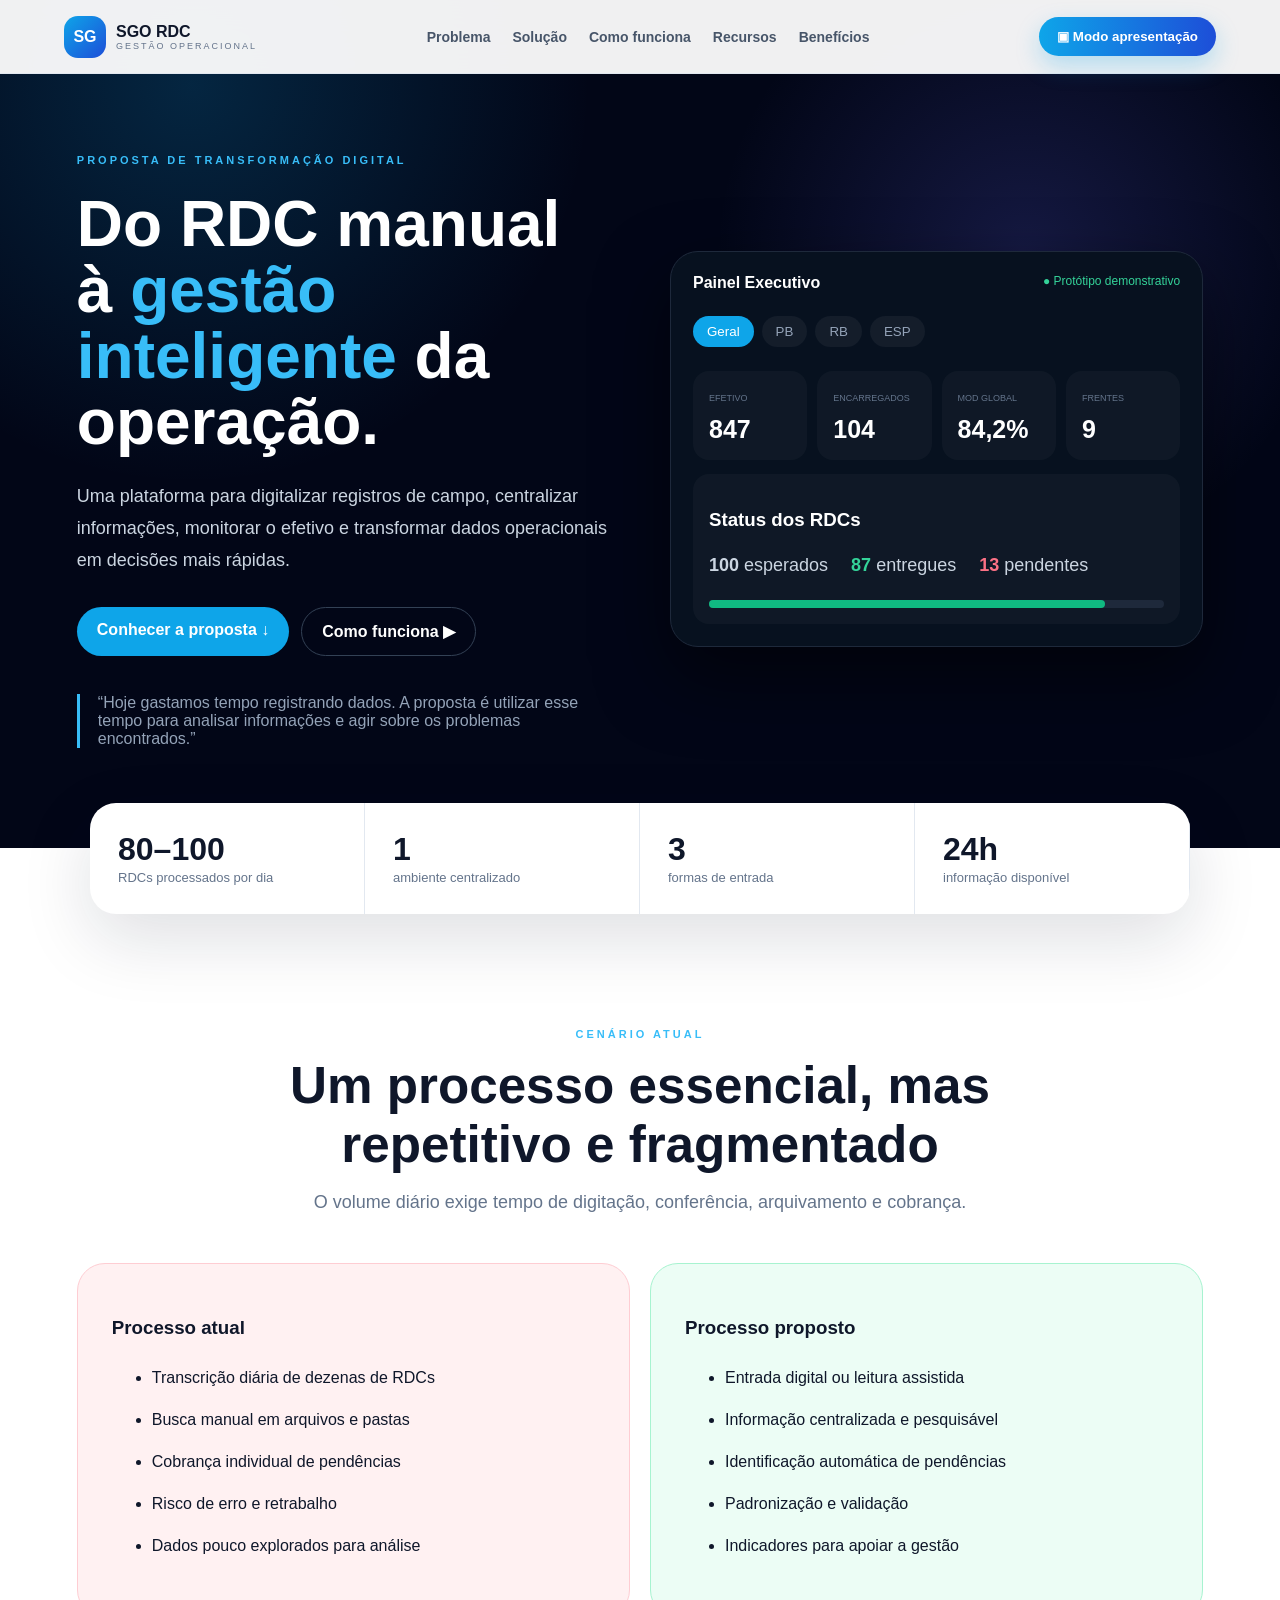
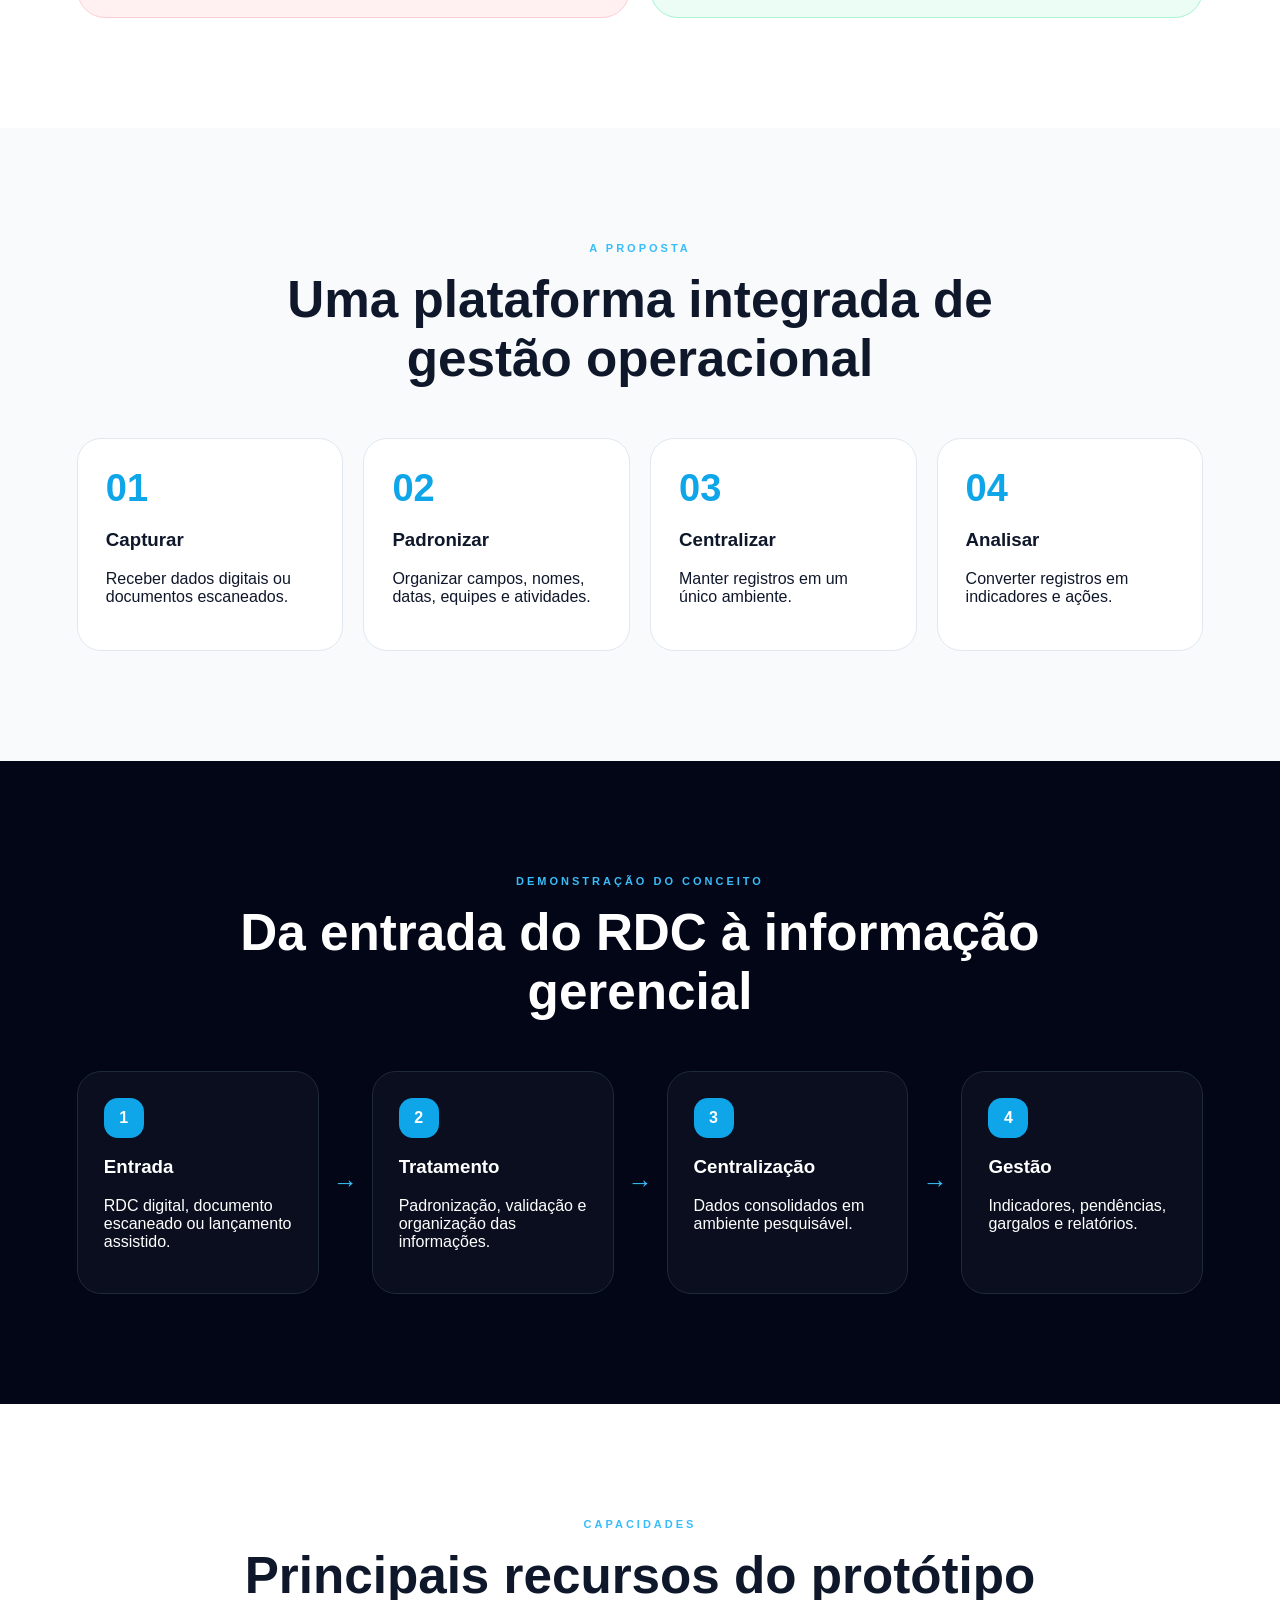
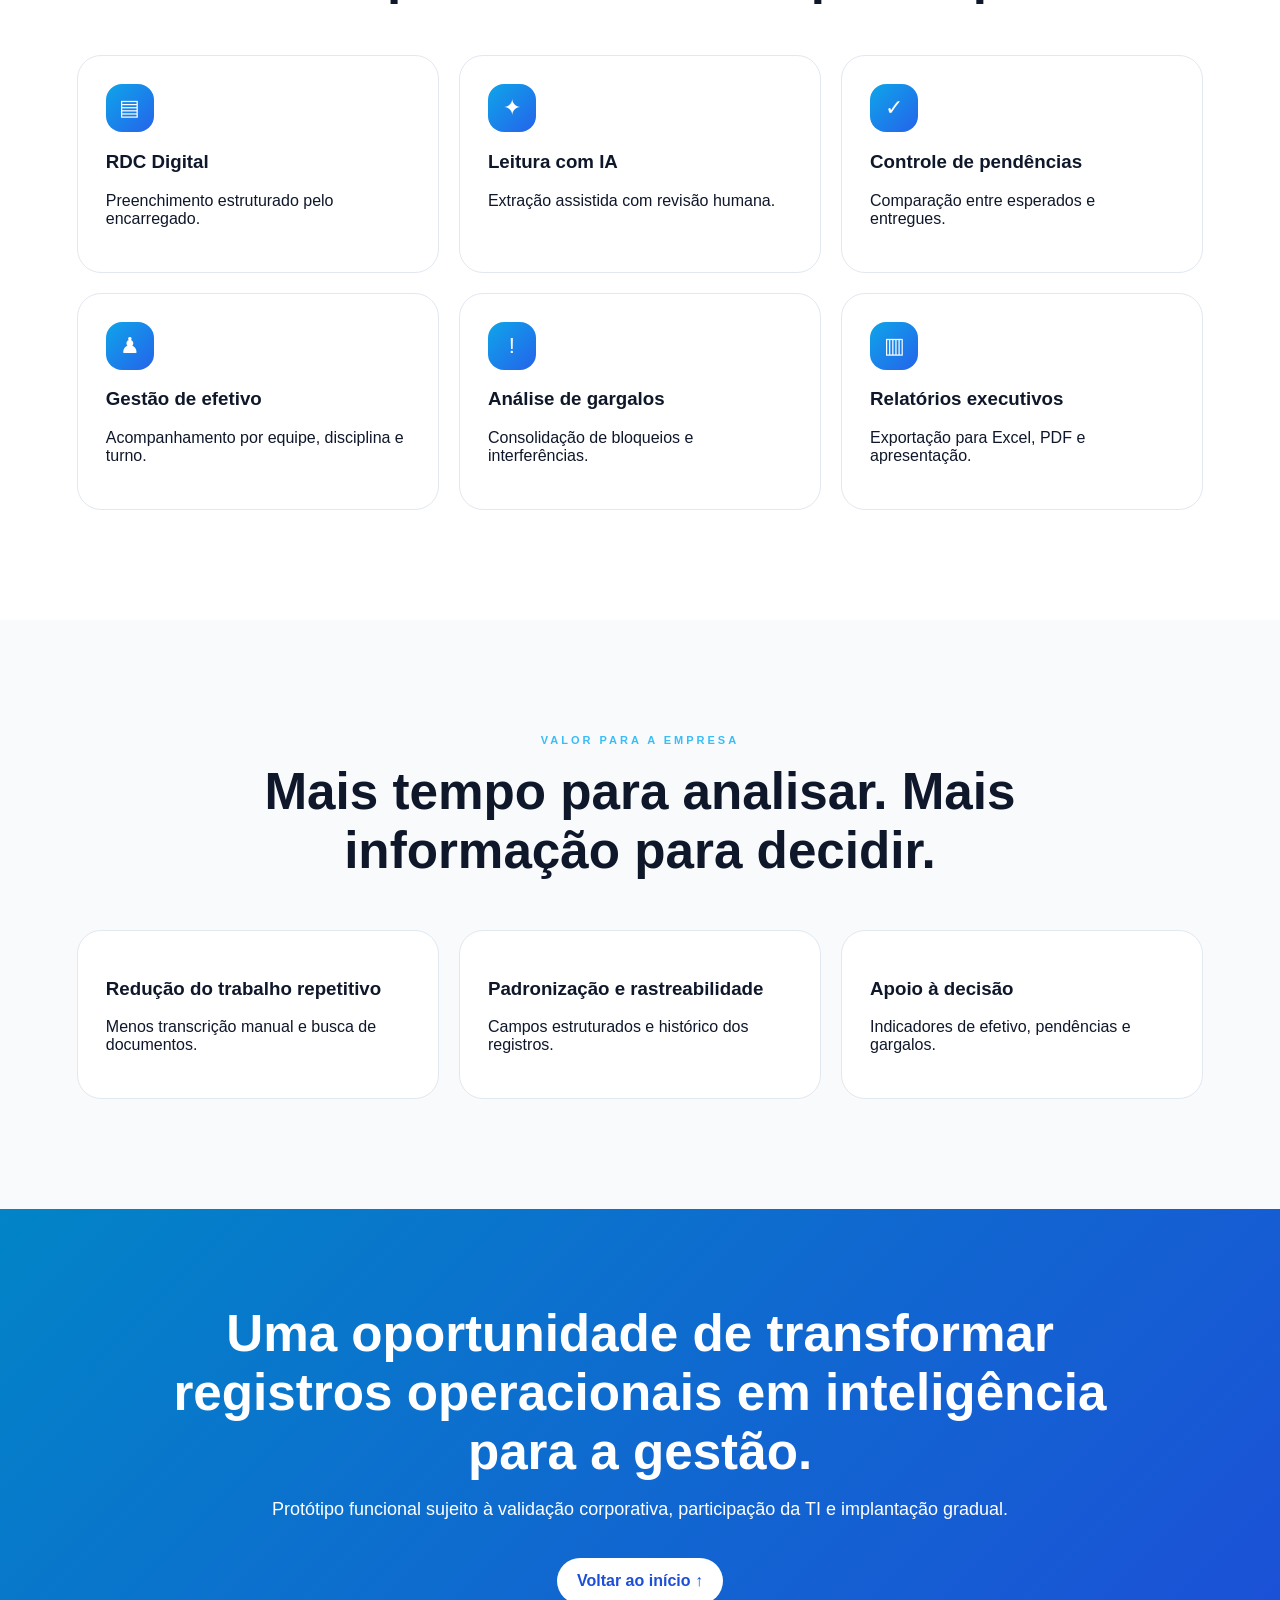
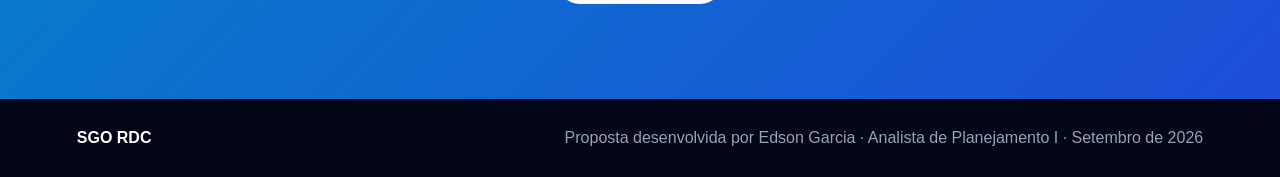
==== index.html @ 11a440df "Add files via upload" ====
<!doctype html><html lang="pt-BR"><head><meta charset="UTF-8"><meta name="viewport" content="width=device-width,initial-scale=1"><meta name="description" content="Apresentação institucional do SGO RDC"><title>SGO RDC | Apresentação</title><link rel="stylesheet" href="styles.css"></head><body>
<header id="header"><a class="brand" href="#inicio"><span class="logo">SG</span><span><b>SGO RDC</b><small>Gestão operacional</small></span></a><nav><a href="#problema">Problema</a><a href="#solucao">Solução</a><a href="#fluxo">Como funciona</a><a href="#recursos">Recursos</a><a href="#beneficios">Benefícios</a></nav><button id="present">▣ Modo apresentação</button></header>
<main>
<section id="inicio" class="hero"><div><span class="tag">PROPOSTA DE TRANSFORMAÇÃO DIGITAL</span><h1>Do RDC manual à <em>gestão inteligente</em> da operação.</h1><p>Uma plataforma para digitalizar registros de campo, centralizar informações, monitorar o efetivo e transformar dados operacionais em decisões mais rápidas.</p><div class="actions"><a class="primary" href="#problema">Conhecer a proposta ↓</a><a class="secondary" href="#fluxo">Como funciona ▶</a></div><blockquote>“Hoje gastamos tempo registrando dados. A proposta é utilizar esse tempo para analisar informações e agir sobre os problemas encontrados.”</blockquote></div><div class="dashboard"><div class="dash-head"><b>Painel Executivo</b><span>● Protótipo demonstrativo</span></div><div class="filters"><button class="active">Geral</button><button>PB</button><button>RB</button><button>ESP</button></div><div class="kpis"><article><small>EFETIVO</small><strong>847</strong></article><article><small>ENCARREGADOS</small><strong>104</strong></article><article><small>MOD GLOBAL</small><strong>84,2%</strong></article><article><small>FRENTES</small><strong>9</strong></article></div><div class="status"><h3>Status dos RDCs</h3><p><b>100</b> esperados　 <b class="green">87</b> entregues　 <b class="red">13</b> pendentes</p><div class="bar"><i></i></div></div></div></section>
<section class="stats"><article><b>80–100</b><span>RDCs processados por dia</span></article><article><b>1</b><span>ambiente centralizado</span></article><article><b>3</b><span>formas de entrada</span></article><article><b>24h</b><span>informação disponível</span></article></section>
<section id="problema" class="section"><div class="title"><small>CENÁRIO ATUAL</small><h2>Um processo essencial, mas repetitivo e fragmentado</h2><p>O volume diário exige tempo de digitação, conferência, arquivamento e cobrança.</p></div><div class="compare"><article class="before"><h3>Processo atual</h3><ul><li>Transcrição diária de dezenas de RDCs</li><li>Busca manual em arquivos e pastas</li><li>Cobrança individual de pendências</li><li>Risco de erro e retrabalho</li><li>Dados pouco explorados para análise</li></ul></article><article class="after"><h3>Processo proposto</h3><ul><li>Entrada digital ou leitura assistida</li><li>Informação centralizada e pesquisável</li><li>Identificação automática de pendências</li><li>Padronização e validação</li><li>Indicadores para apoiar a gestão</li></ul></article></div></section>
<section id="solucao" class="section alt"><div class="title"><small>A PROPOSTA</small><h2>Uma plataforma integrada de gestão operacional</h2></div><div class="four"><article><b>01</b><h3>Capturar</h3><p>Receber dados digitais ou documentos escaneados.</p></article><article><b>02</b><h3>Padronizar</h3><p>Organizar campos, nomes, datas, equipes e atividades.</p></article><article><b>03</b><h3>Centralizar</h3><p>Manter registros em um único ambiente.</p></article><article><b>04</b><h3>Analisar</h3><p>Converter registros em indicadores e ações.</p></article></div></section>
<section id="fluxo" class="section dark"><div class="title"><small>DEMONSTRAÇÃO DO CONCEITO</small><h2>Da entrada do RDC à informação gerencial</h2></div><div class="flow"><article><b>1</b><h3>Entrada</h3><p>RDC digital, documento escaneado ou lançamento assistido.</p></article><span>→</span><article><b>2</b><h3>Tratamento</h3><p>Padronização, validação e organização das informações.</p></article><span>→</span><article><b>3</b><h3>Centralização</h3><p>Dados consolidados em ambiente pesquisável.</p></article><span>→</span><article><b>4</b><h3>Gestão</h3><p>Indicadores, pendências, gargalos e relatórios.</p></article></div></section>
<section id="recursos" class="section"><div class="title"><small>CAPACIDADES</small><h2>Principais recursos do protótipo</h2></div><div class="cards"><article><i>▤</i><h3>RDC Digital</h3><p>Preenchimento estruturado pelo encarregado.</p></article><article><i>✦</i><h3>Leitura com IA</h3><p>Extração assistida com revisão humana.</p></article><article><i>✓</i><h3>Controle de pendências</h3><p>Comparação entre esperados e entregues.</p></article><article><i>♟</i><h3>Gestão de efetivo</h3><p>Acompanhamento por equipe, disciplina e turno.</p></article><article><i>!</i><h3>Análise de gargalos</h3><p>Consolidação de bloqueios e interferências.</p></article><article><i>▥</i><h3>Relatórios executivos</h3><p>Exportação para Excel, PDF e apresentação.</p></article></div></section>
<section id="beneficios" class="section alt"><div class="title"><small>VALOR PARA A EMPRESA</small><h2>Mais tempo para analisar. Mais informação para decidir.</h2></div><div class="benefits"><article><h3>Redução do trabalho repetitivo</h3><p>Menos transcrição manual e busca de documentos.</p></article><article><h3>Padronização e rastreabilidade</h3><p>Campos estruturados e histórico dos registros.</p></article><article><h3>Apoio à decisão</h3><p>Indicadores de efetivo, pendências e gargalos.</p></article></div></section>
<section class="cta"><h2>Uma oportunidade de transformar registros operacionais em inteligência para a gestão.</h2><p>Protótipo funcional sujeito à validação corporativa, participação da TI e implantação gradual.</p><a href="#inicio">Voltar ao início ↑</a></section>
</main><footer><b>SGO RDC</b><span>Proposta desenvolvida por Edson Garcia · Analista de Planejamento I · Setembro de 2026</span></footer><script src="script.js"></script></body></html>
---- styles.css ----
*{box-sizing:border-box}html{scroll-behavior:smooth}body{margin:0;font-family:Inter,Segoe UI,Arial,sans-serif;color:#0f172a;background:#fff}header{position:fixed;z-index:20;top:0;width:100%;height:74px;display:flex;align-items:center;justify-content:space-between;padding:0 5%;background:rgba(255,255,255,.94);backdrop-filter:blur(16px);border-bottom:1px solid #e2e8f0}.brand{display:flex;gap:10px;align-items:center;text-decoration:none;color:#0f172a}.brand span:last-child{display:grid}.brand small{font-size:9px;letter-spacing:2px;text-transform:uppercase;color:#64748b}.logo{display:grid;place-items:center;width:42px;height:42px;border-radius:14px;background:linear-gradient(135deg,#0ea5e9,#1d4ed8);color:#fff;font-weight:900}nav{display:flex;gap:22px}nav a{text-decoration:none;color:#475569;font-size:14px;font-weight:650}#present{border:0;border-radius:999px;padding:12px 18px;color:#fff;font-weight:800;cursor:pointer;background:linear-gradient(90deg,#0ea5e9,#1d4ed8);box-shadow:0 10px 25px #0ea5e944}.hero{min-height:760px;padding:150px 6% 100px;display:grid;grid-template-columns:1fr 1fr;gap:60px;align-items:center;background:radial-gradient(circle at 15% 10%,#0ea5e933,transparent 30%),radial-gradient(circle at 80% 30%,#6366f133,transparent 26%),#020617;color:#fff}.tag,.title small{color:#38bdf8;font-weight:800;letter-spacing:3px;font-size:11px}.hero h1{font-size:clamp(46px,5vw,74px);line-height:1.03;margin:24px 0}.hero h1 em{font-style:normal;color:#38bdf8}.hero p{font-size:18px;line-height:1.8;color:#cbd5e1}.actions{display:flex;gap:12px;margin:30px 0}.actions a,.cta a{text-decoration:none;border-radius:999px;padding:14px 20px;font-weight:800}.primary{background:#0ea5e9;color:#fff}.secondary{border:1px solid #334155;color:#fff}.hero blockquote{border-left:3px solid #38bdf8;padding-left:18px;color:#94a3b8;margin:38px 0 0}.dashboard{border:1px solid #1e293b;border-radius:28px;background:#07111f;padding:22px;box-shadow:0 30px 70px #0008}.dash-head{display:flex;justify-content:space-between}.dash-head span{color:#34d399;font-size:12px}.filters{display:flex;gap:8px;margin:24px 0}.filters button{border:0;padding:8px 14px;border-radius:999px;background:#ffffff0d;color:#94a3b8}.filters .active{background:#0ea5e9;color:#fff}.kpis{display:grid;grid-template-columns:repeat(4,1fr);gap:10px}.kpis article,.status{padding:16px;background:#ffffff08;border-radius:16px}.kpis small{color:#64748b;font-size:9px}.kpis strong{display:block;font-size:25px;margin-top:10px}.status{margin-top:14px}.green{color:#34d399}.red{color:#fb7185}.bar{height:8px;background:#1e293b;border-radius:8px}.bar i{display:block;width:87%;height:100%;background:#10b981;border-radius:8px}.stats{z-index:2;position:relative;margin:-45px auto 0;max-width:1100px;display:grid;grid-template-columns:repeat(4,1fr);background:#fff;border-radius:26px;box-shadow:0 25px 70px #0f172a22;overflow:hidden}.stats article{padding:28px;border-right:1px solid #e2e8f0}.stats b{font-size:32px;display:block}.stats span{color:#64748b;font-size:13px}.section{padding:110px 6%}.alt{background:#f8fafc}.dark{background:#020617;color:#fff}.title{text-align:center;max-width:820px;margin:0 auto 50px}.title h2{font-size:clamp(34px,4vw,52px);margin:14px 0}.title p{color:#64748b;font-size:18px}.compare,.four,.cards,.benefits{display:grid;gap:20px;max-width:1180px;margin:auto}.compare{grid-template-columns:1fr 1fr}.compare article{border-radius:28px;padding:34px}.before{background:#fff1f2;border:1px solid #fecdd3}.after{background:#ecfdf5;border:1px solid #a7f3d0}.compare li{padding:12px 0}.four{grid-template-columns:repeat(4,1fr)}.four article,.cards article,.benefits article{background:#fff;border:1px solid #e2e8f0;border-radius:24px;padding:28px}.four b{font-size:38px;color:#0ea5e9}.flow{max-width:1180px;margin:auto;display:flex;align-items:stretch;gap:14px}.flow article{flex:1;padding:26px;border:1px solid #1e293b;border-radius:24px;background:#ffffff08}.flow article b{display:grid;place-items:center;width:40px;height:40px;border-radius:14px;background:#0ea5e9}.flow span{align-self:center;color:#38bdf8;font-size:25px}.cards{grid-template-columns:repeat(3,1fr)}.cards article{transition:.25s}.cards article:hover{transform:translateY(-6px);box-shadow:0 20px 45px #0f172a18}.cards i{display:grid;place-items:center;width:48px;height:48px;border-radius:16px;background:linear-gradient(135deg,#0ea5e9,#2563eb);color:#fff;font-style:normal;font-size:22px}.benefits{grid-template-columns:repeat(3,1fr)}.cta{text-align:center;padding:95px 10%;color:#fff;background:linear-gradient(135deg,#0284c7,#1d4ed8)}.cta h2{font-size:clamp(34px,4vw,54px);max-width:1000px;margin:auto}.cta p{font-size:18px}.cta a{display:inline-block;margin-top:20px;background:#fff;color:#1d4ed8}footer{padding:30px 6%;background:#020617;color:#94a3b8;display:flex;justify-content:space-between}footer b{color:#fff}@media(max-width:950px){nav{display:none}.hero{grid-template-columns:1fr;padding-top:120px}.stats{grid-template-columns:1fr 1fr;margin:-25px 20px 0}.four,.cards{grid-template-columns:1fr 1fr}.flow{display:grid}.flow span{display:none}}@media(max-width:600px){header{padding:0 16px}#present{font-size:0;padding:12px}#present:first-letter{font-size:16px}.hero{padding:110px 20px 70px}.hero h1{font-size:42px}.kpis{grid-template-columns:1fr 1fr}.stats,.compare,.four,.cards,.benefits{grid-template-columns:1fr}.section{padding:80px 20px}footer{gap:15px;flex-direction:column}}
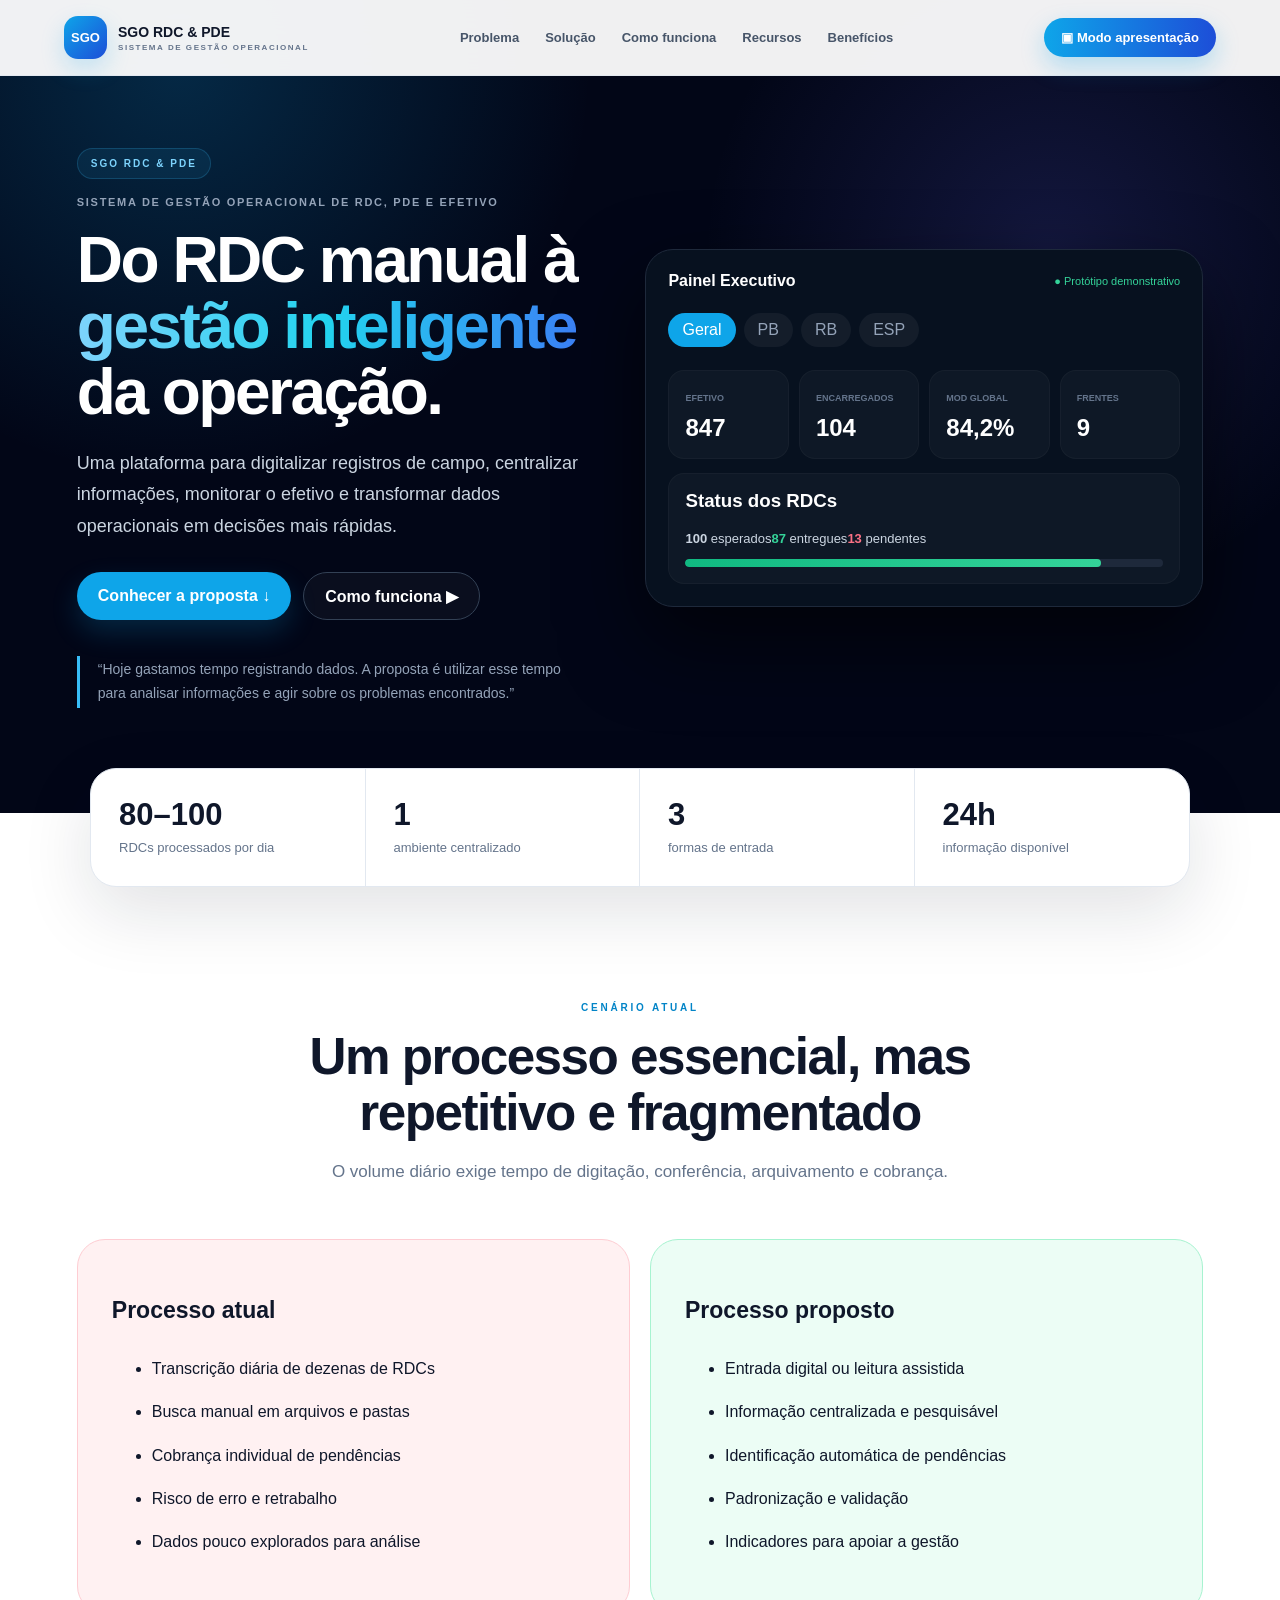
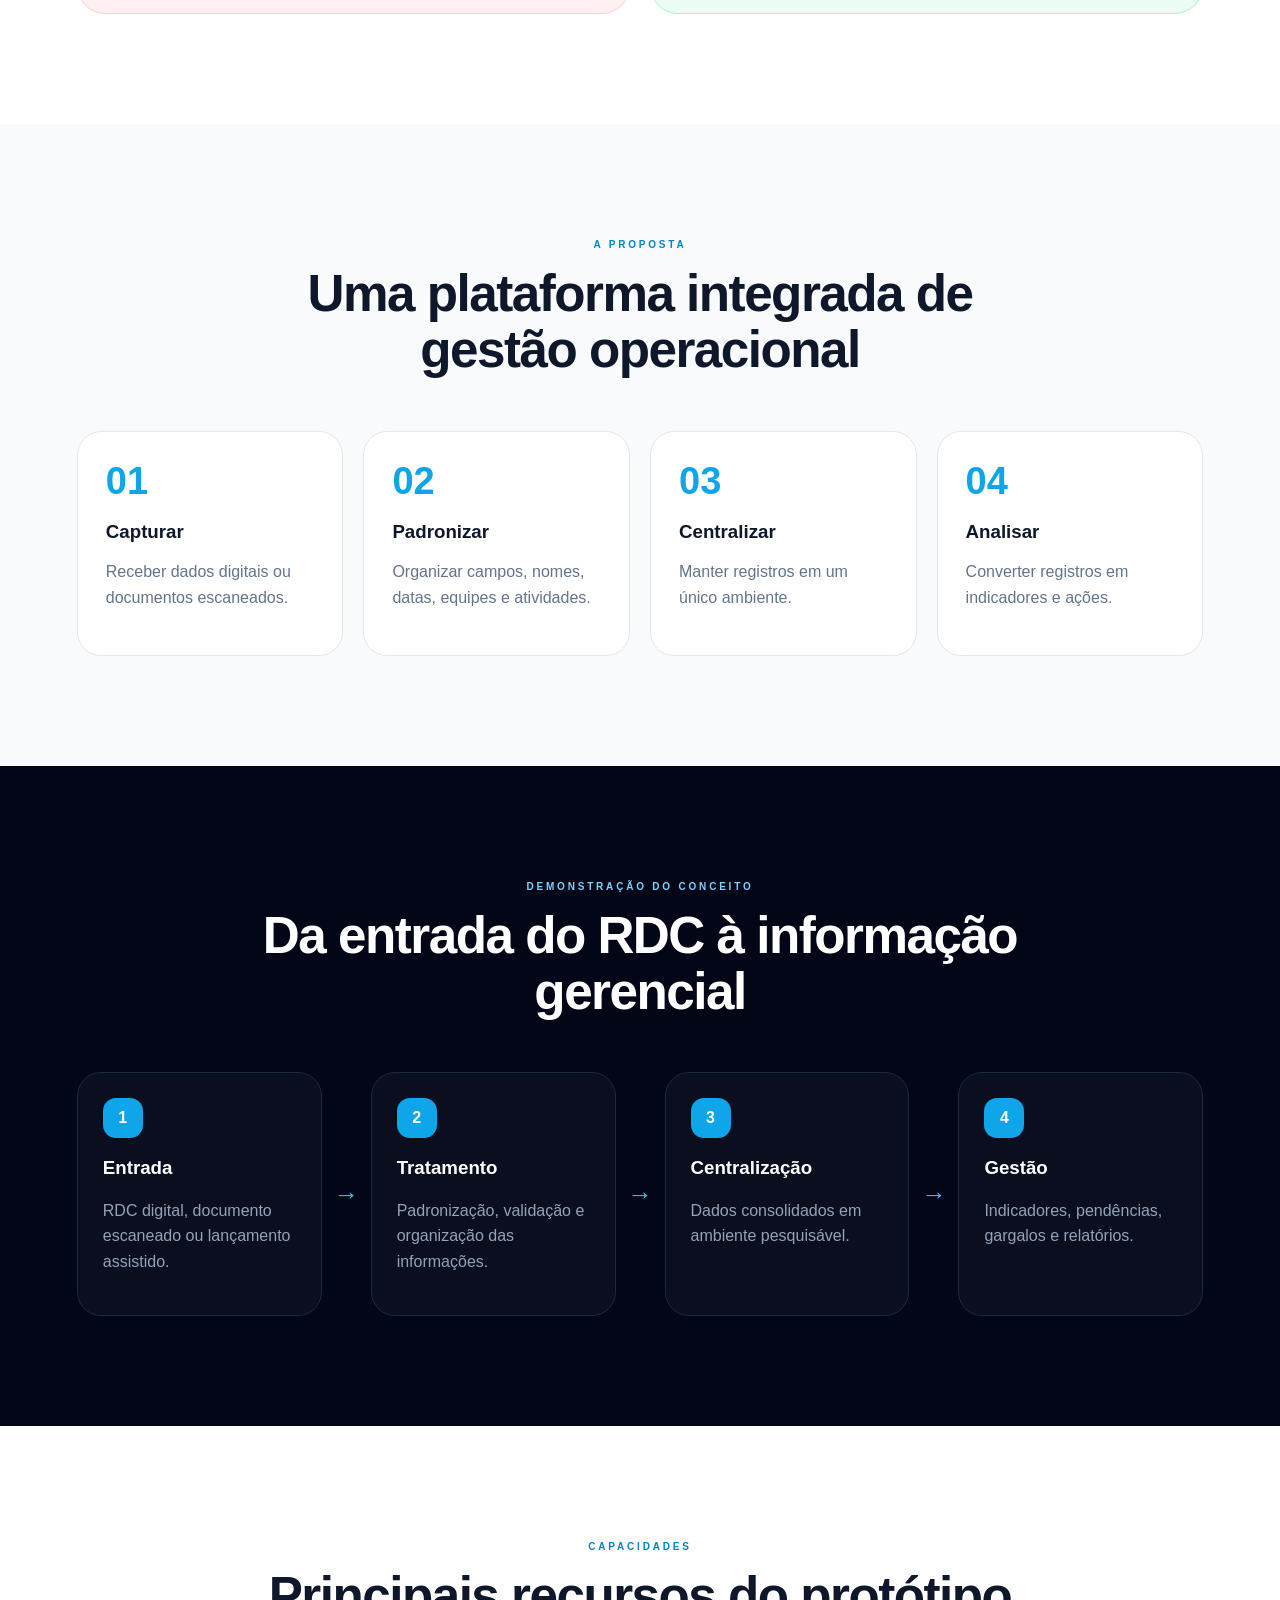
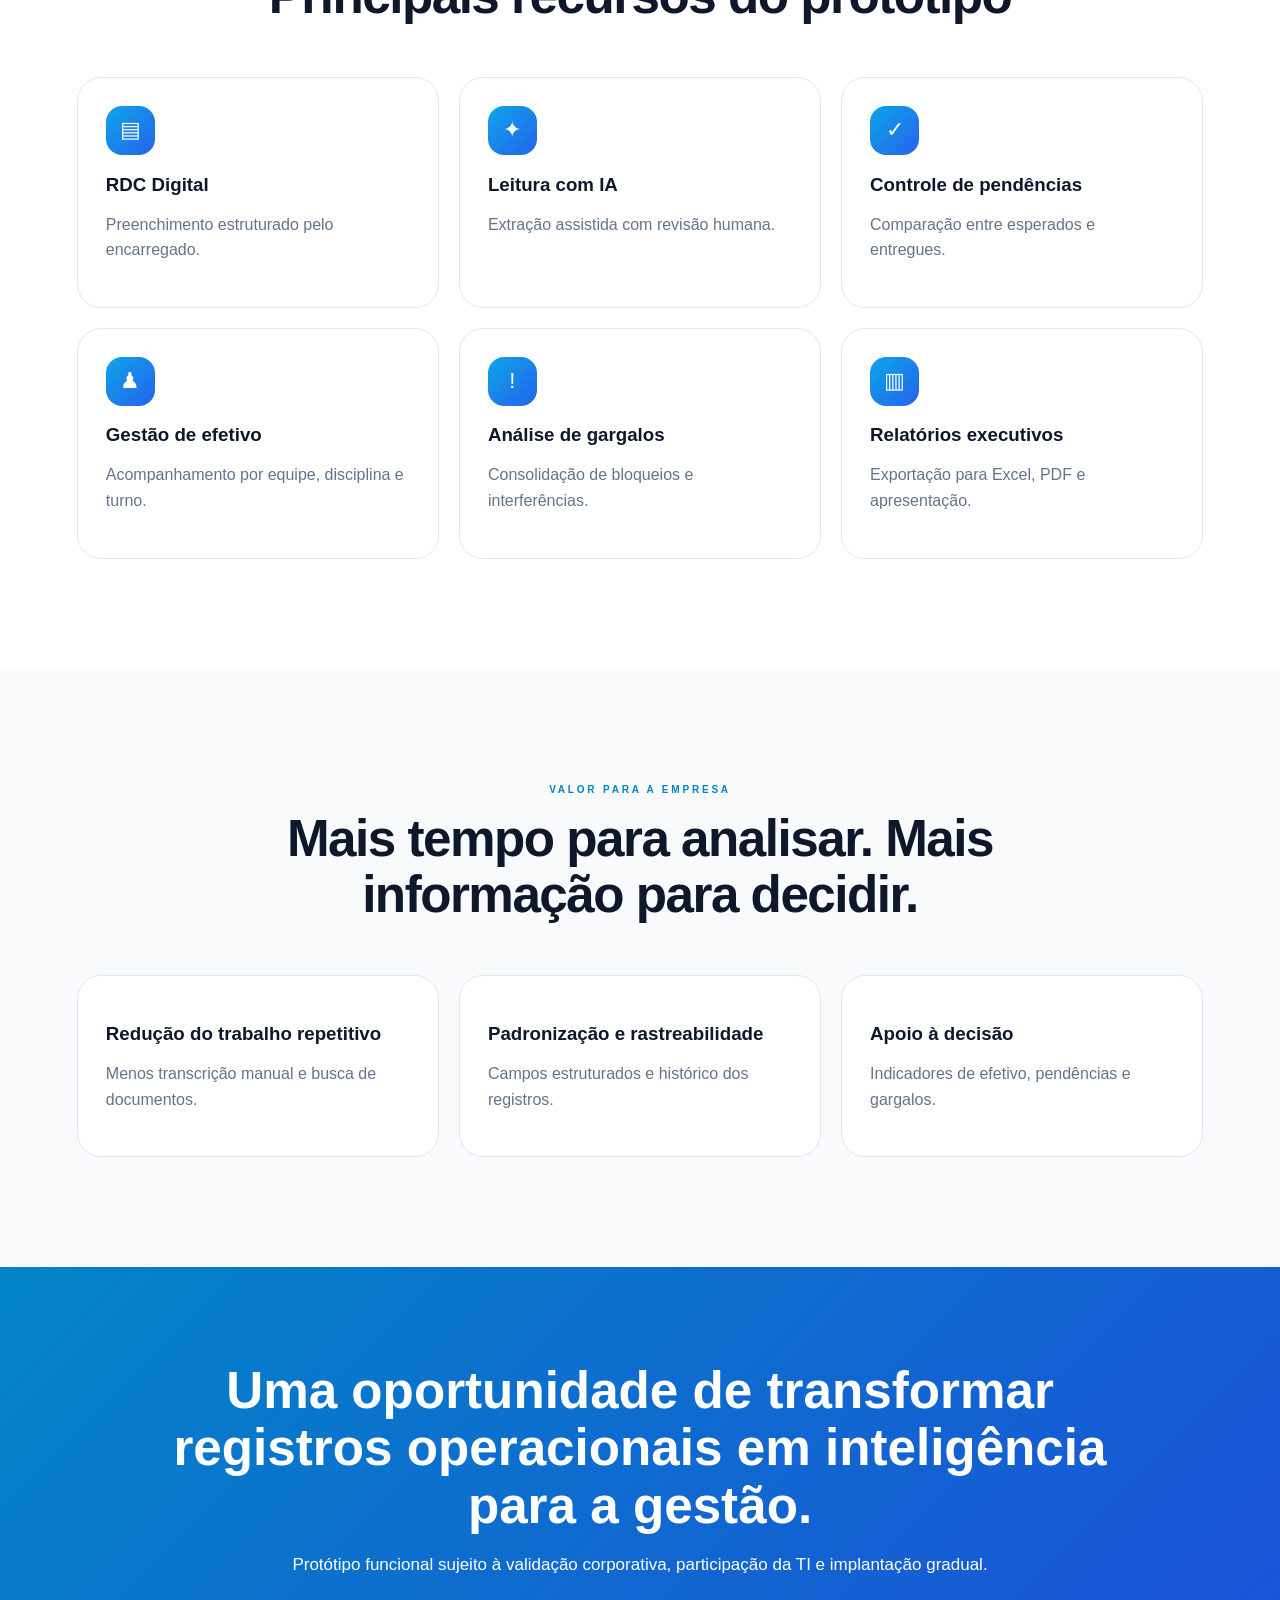
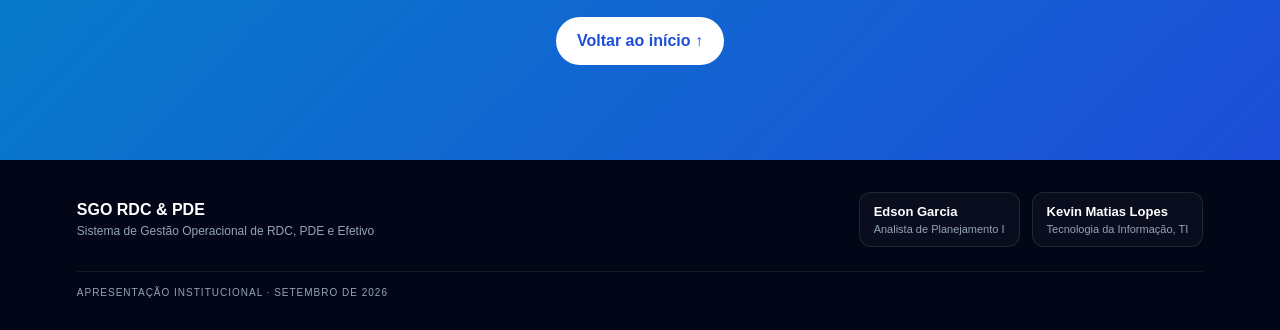
==== commit 40141db6: "Add files via upload" ====
--- a/index.html
+++ b/index.html
@@ -1,12 +1,39 @@
-<!doctype html><html lang="pt-BR"><head><meta charset="UTF-8"><meta name="viewport" content="width=device-width,initial-scale=1"><meta name="description" content="Apresentação institucional do SGO RDC"><title>SGO RDC | Apresentação</title><link rel="stylesheet" href="styles.css"></head><body>
-<header id="header"><a class="brand" href="#inicio"><span class="logo">SG</span><span><b>SGO RDC</b><small>Gestão operacional</small></span></a><nav><a href="#problema">Problema</a><a href="#solucao">Solução</a><a href="#fluxo">Como funciona</a><a href="#recursos">Recursos</a><a href="#beneficios">Benefícios</a></nav><button id="present">▣ Modo apresentação</button></header>
+<!doctype html>
+<html lang="pt-BR">
+<head>
+<meta charset="UTF-8">
+<meta name="viewport" content="width=device-width, initial-scale=1, viewport-fit=cover">
+<meta name="theme-color" content="#020617">
+<meta name="description" content="Apresentação institucional do SGO RDC & PDE">
+<title>SGO RDC & PDE | Apresentação</title>
+<style>
+:root{--navy:#020617;--slate:#0f172a;--muted:#64748b;--line:#e2e8f0;--blue:#0ea5e9;--blue2:#1d4ed8;--green:#10b981;--red:#f43f5e;--white:#fff}
+*{box-sizing:border-box}html{scroll-behavior:smooth;scroll-padding-top:84px}body{margin:0;font-family:Inter,Segoe UI,Arial,sans-serif;color:var(--slate);background:#fff;overflow-x:hidden}button,a{font:inherit}a{-webkit-tap-highlight-color:transparent}
+.header{position:fixed;z-index:50;top:0;left:0;width:100%;height:76px;padding:0 max(5%,20px);display:flex;align-items:center;justify-content:space-between;gap:20px;background:rgba(255,255,255,.94);backdrop-filter:blur(18px);border-bottom:1px solid rgba(226,232,240,.8);transition:.25s}.brand{display:flex;align-items:center;gap:11px;color:var(--slate);text-decoration:none;min-width:max-content}.logo{display:grid;place-items:center;width:43px;height:43px;border-radius:14px;background:linear-gradient(135deg,var(--blue),var(--blue2));color:#fff;font-size:13px;font-weight:900;box-shadow:0 10px 25px #0ea5e933}.brand-copy{display:grid;gap:3px}.brand-copy b{font-size:14px}.brand-copy small{font-size:8px;letter-spacing:1.55px;text-transform:uppercase;color:var(--muted);font-weight:800}.nav{display:flex;align-items:center;gap:4px}.nav a{padding:10px 11px;border-radius:999px;color:#475569;text-decoration:none;font-size:13px;font-weight:700;transition:.2s}.nav a:hover{background:#f1f5f9;color:#0369a1}.present{border:0;border-radius:999px;padding:12px 17px;color:#fff;font-size:13px;font-weight:900;cursor:pointer;background:linear-gradient(90deg,var(--blue),var(--blue2));box-shadow:0 10px 25px #0ea5e944;white-space:nowrap}.menu-btn{display:none;border:0;background:#f1f5f9;border-radius:12px;width:42px;height:42px;font-size:22px;color:var(--slate)}
+.hero{min-height:760px;padding:148px 6% 105px;display:grid;grid-template-columns:minmax(0,.95fr) minmax(460px,1.05fr);gap:64px;align-items:center;background:radial-gradient(circle at 14% 8%,#0ea5e938,transparent 31%),radial-gradient(circle at 82% 31%,#6366f12e,transparent 29%),var(--navy);color:#fff}.tag{display:inline-flex;padding:9px 13px;border:1px solid #38bdf833;border-radius:999px;background:#38bdf814;color:#7dd3fc;font-size:10px;font-weight:900;letter-spacing:2px}.system-name{margin:17px 0 0;color:#94a3b8;font-size:11px;font-weight:800;letter-spacing:1.7px;text-transform:uppercase}.hero h1{margin:20px 0 22px;font-size:clamp(46px,5vw,72px);line-height:1.03;letter-spacing:-2.5px}.hero h1 em{font-style:normal;background:linear-gradient(90deg,#7dd3fc,#22d3ee,#3b82f6);background-clip:text;color:transparent}.lead{max-width:680px;color:#cbd5e1;font-size:18px;line-height:1.75}.actions{display:flex;gap:12px;margin:30px 0}.actions a,.cta a{display:inline-flex;align-items:center;justify-content:center;min-height:48px;padding:13px 21px;border-radius:999px;text-decoration:none;font-weight:850}.primary{background:var(--blue);color:#fff;box-shadow:0 12px 28px #0ea5e933}.secondary{border:1px solid #334155;background:#ffffff08;color:#fff}.quote{margin:36px 0 0;padding:2px 0 2px 18px;border-left:3px solid #38bdf8;color:#94a3b8;font-size:14px;line-height:1.7}
+.dashboard{border:1px solid #1e293b;border-radius:28px;background:#07111f;padding:22px;box-shadow:0 35px 80px #0009}.dash-head{display:flex;justify-content:space-between;align-items:center;gap:20px}.dash-head span{color:#34d399;font-size:11px}.filters{display:flex;gap:8px;margin:23px 0}.filters button{border:0;padding:8px 14px;border-radius:999px;background:#ffffff0d;color:#94a3b8;cursor:pointer}.filters .active{background:var(--blue);color:#fff}.kpis{display:grid;grid-template-columns:repeat(4,1fr);gap:10px}.kpis article,.status{padding:16px;background:#ffffff08;border:1px solid #ffffff08;border-radius:16px}.kpis small{color:#64748b;font-size:9px;font-weight:800}.kpis strong{display:block;margin-top:9px;font-size:24px}.status{margin-top:14px}.status h3{margin-top:0}.status p{color:#cbd5e1;font-size:13px}.green{color:#34d399}.red{color:#fb7185}.bar{height:8px;background:#1e293b;border-radius:8px;overflow:hidden}.bar i{display:block;width:87%;height:100%;background:linear-gradient(90deg,#10b981,#34d399);border-radius:8px}
+.stats{position:relative;z-index:3;max-width:1100px;margin:-45px auto 0;display:grid;grid-template-columns:repeat(4,1fr);background:#fff;border:1px solid var(--line);border-radius:26px;box-shadow:0 25px 70px #0f172a1f;overflow:hidden}.stats article{padding:28px;border-right:1px solid var(--line)}.stats article:last-child{border:0}.stats b{display:block;font-size:31px}.stats span{display:block;margin-top:6px;color:var(--muted);font-size:13px;line-height:1.45}.section{padding:110px 6%}.alt{background:#f8fafc}.dark{background:var(--navy);color:#fff}.title{max-width:820px;margin:0 auto 52px;text-align:center}.title small{color:#0284c7;font-size:10px;font-weight:900;letter-spacing:2.8px}.dark .title small{color:#7dd3fc}.title h2{margin:14px 0;font-size:clamp(34px,4vw,52px);line-height:1.1;letter-spacing:-1.5px}.title p{color:var(--muted);font-size:17px;line-height:1.7}.compare,.four,.cards,.benefits{display:grid;gap:20px;max-width:1180px;margin:auto}.compare{grid-template-columns:1fr 1fr}.compare article{padding:34px;border-radius:28px}.before{background:#fff1f2;border:1px solid #fecdd3}.after{background:#ecfdf5;border:1px solid #a7f3d0}.compare h3{font-size:23px}.compare li{padding:10px 0;line-height:1.45}.four{grid-template-columns:repeat(4,1fr)}.four article,.cards article,.benefits article{padding:28px;border:1px solid var(--line);border-radius:24px;background:#fff}.four b{color:var(--blue);font-size:38px}.four h3,.cards h3,.benefits h3{margin-bottom:10px}.four p,.cards p,.benefits p{color:var(--muted);line-height:1.6}.flow{max-width:1180px;margin:auto;display:flex;align-items:stretch;gap:12px}.flow article{flex:1;padding:25px;border:1px solid #1e293b;border-radius:24px;background:#ffffff08}.flow article b{display:grid;place-items:center;width:40px;height:40px;border-radius:13px;background:var(--blue)}.flow article p{color:#94a3b8;line-height:1.6}.flow>span{align-self:center;color:#38bdf8;font-size:25px}.cards{grid-template-columns:repeat(3,1fr)}.cards article{transition:.25s}.cards article:hover{transform:translateY(-6px);box-shadow:0 20px 45px #0f172a15}.cards i{display:grid;place-items:center;width:49px;height:49px;border-radius:16px;background:linear-gradient(135deg,var(--blue),#2563eb);color:#fff;font-size:22px;font-style:normal}.benefits{grid-template-columns:repeat(3,1fr)}.cta{padding:95px 9%;text-align:center;color:#fff;background:linear-gradient(135deg,#0284c7,#1d4ed8)}.cta h2{max-width:1000px;margin:0 auto;font-size:clamp(34px,4vw,54px);line-height:1.12}.cta p{font-size:17px;line-height:1.7}.cta a{margin-top:20px;background:#fff;color:#1d4ed8}.footer{padding:32px 6%;display:flex;align-items:center;gap:24px;flex-wrap:wrap;background:var(--navy);color:#94a3b8}.footer-system{display:grid;gap:5px}.footer-system b{color:#fff}.footer-system span{font-size:12px}.footer-team{display:flex;gap:12px;margin-left:auto}.footer-person{display:grid;gap:4px;padding:11px 14px;border:1px solid #ffffff1a;border-radius:12px;background:#ffffff08}.footer-person strong{color:#fff;font-size:13px}.footer-person small{font-size:11px}.footer-date{width:100%;padding-top:15px;border-top:1px solid #ffffff12;font-size:10px;letter-spacing:1px;text-transform:uppercase}
+@media(max-width:1050px){.nav{display:none}.menu-btn{display:block}.present.desktop{display:none}.hero{grid-template-columns:1fr;padding-top:125px}.dashboard{max-width:760px;width:100%;margin:auto}.stats{margin:-32px 24px 0}.four{grid-template-columns:repeat(2,1fr)}.flow{display:grid;grid-template-columns:1fr 1fr}.flow>span{display:none}}
+@media(max-width:700px){html{scroll-padding-top:70px}.header{height:68px;padding:0 14px}.logo{width:39px;height:39px;border-radius:12px}.brand-copy b{font-size:12px}.brand-copy small{max-width:180px;font-size:7px}.hero{min-height:auto;padding:104px 20px 72px;gap:42px}.tag{font-size:8px;letter-spacing:1.35px}.system-name{font-size:9px;line-height:1.5}.hero h1{margin-top:18px;font-size:clamp(39px,12vw,52px);line-height:1.04;letter-spacing:-1.8px}.lead{font-size:16px;line-height:1.65}.actions{display:grid;grid-template-columns:1fr;margin:26px 0}.actions a{width:100%}.quote{font-size:13px}.dashboard{padding:16px;border-radius:22px}.dash-head{align-items:flex-start}.dash-head span{max-width:120px;text-align:right;font-size:9px;line-height:1.4}.filters{overflow-x:auto;padding-bottom:3px}.kpis{grid-template-columns:repeat(2,1fr)}.kpis strong{font-size:22px}.status p{display:grid;grid-template-columns:1fr;gap:5px}.stats{grid-template-columns:repeat(2,1fr);margin:-26px 14px 0;border-radius:20px}.stats article{padding:20px;border-bottom:1px solid var(--line)}.stats article:nth-child(2){border-right:0}.stats b{font-size:26px}.section{padding:78px 20px}.title{margin-bottom:34px;text-align:left}.title h2{font-size:34px;letter-spacing:-1px}.title p{font-size:15px}.compare,.four,.cards,.benefits,.flow{grid-template-columns:1fr}.compare article,.four article,.cards article,.benefits article,.flow article{padding:24px;border-radius:21px}.cards{gap:14px}.cards article{display:grid;grid-template-columns:52px 1fr;column-gap:15px;align-items:start}.cards i{grid-row:1/3}.cards h3{margin:2px 0 5px}.cards p{margin:0}.cta{padding:75px 20px}.cta h2{font-size:34px}.footer{padding:28px 20px}.footer-team{width:100%;margin-left:0;flex-direction:column}.footer-person{width:100%}}
+.mobile-menu{position:fixed;z-index:49;top:68px;left:0;right:0;display:none;padding:12px 14px 18px;background:rgba(255,255,255,.98);border-bottom:1px solid var(--line);box-shadow:0 18px 35px #0f172a14}.mobile-menu.open{display:grid}.mobile-menu a,.mobile-menu button{padding:13px 14px;border:0;border-radius:12px;background:transparent;color:var(--slate);text-align:left;text-decoration:none;font-weight:750}.mobile-menu .mobile-present{margin-top:5px;color:#fff;background:linear-gradient(90deg,var(--blue),var(--blue2));text-align:center}
+</style>
+</head>
+<body>
+<header class="header"><a class="brand" href="#inicio"><span class="logo">SGO</span><span class="brand-copy"><b>SGO RDC & PDE</b><small>Sistema de Gestão Operacional</small></span></a><nav class="nav"><a href="#problema">Problema</a><a href="#solucao">Solução</a><a href="#fluxo">Como funciona</a><a href="#recursos">Recursos</a><a href="#beneficios">Benefícios</a></nav><button class="present desktop" data-present>▣ Modo apresentação</button><button class="menu-btn" id="menuBtn" aria-label="Abrir menu">☰</button></header>
+<div class="mobile-menu" id="mobileMenu"><a href="#problema">Problema</a><a href="#solucao">Solução</a><a href="#fluxo">Como funciona</a><a href="#recursos">Recursos</a><a href="#beneficios">Benefícios</a><button class="mobile-present" data-present>▣ Modo apresentação</button></div>
 <main>
-<section id="inicio" class="hero"><div><span class="tag">PROPOSTA DE TRANSFORMAÇÃO DIGITAL</span><h1>Do RDC manual à <em>gestão inteligente</em> da operação.</h1><p>Uma plataforma para digitalizar registros de campo, centralizar informações, monitorar o efetivo e transformar dados operacionais em decisões mais rápidas.</p><div class="actions"><a class="primary" href="#problema">Conhecer a proposta ↓</a><a class="secondary" href="#fluxo">Como funciona ▶</a></div><blockquote>“Hoje gastamos tempo registrando dados. A proposta é utilizar esse tempo para analisar informações e agir sobre os problemas encontrados.”</blockquote></div><div class="dashboard"><div class="dash-head"><b>Painel Executivo</b><span>● Protótipo demonstrativo</span></div><div class="filters"><button class="active">Geral</button><button>PB</button><button>RB</button><button>ESP</button></div><div class="kpis"><article><small>EFETIVO</small><strong>847</strong></article><article><small>ENCARREGADOS</small><strong>104</strong></article><article><small>MOD GLOBAL</small><strong>84,2%</strong></article><article><small>FRENTES</small><strong>9</strong></article></div><div class="status"><h3>Status dos RDCs</h3><p><b>100</b> esperados　 <b class="green">87</b> entregues　 <b class="red">13</b> pendentes</p><div class="bar"><i></i></div></div></div></section>
+<section id="inicio" class="hero"><div><span class="tag">SGO RDC & PDE</span><p class="system-name">Sistema de Gestão Operacional de RDC, PDE e Efetivo</p><h1>Do RDC manual à <em>gestão inteligente</em> da operação.</h1><p class="lead">Uma plataforma para digitalizar registros de campo, centralizar informações, monitorar o efetivo e transformar dados operacionais em decisões mais rápidas.</p><div class="actions"><a class="primary" href="#problema">Conhecer a proposta ↓</a><a class="secondary" href="#fluxo">Como funciona ▶</a></div><blockquote class="quote">“Hoje gastamos tempo registrando dados. A proposta é utilizar esse tempo para analisar informações e agir sobre os problemas encontrados.”</blockquote></div><div class="dashboard"><div class="dash-head"><b>Painel Executivo</b><span>● Protótipo demonstrativo</span></div><div class="filters"><button class="active">Geral</button><button>PB</button><button>RB</button><button>ESP</button></div><div class="kpis"><article><small>EFETIVO</small><strong>847</strong></article><article><small>ENCARREGADOS</small><strong>104</strong></article><article><small>MOD GLOBAL</small><strong>84,2%</strong></article><article><small>FRENTES</small><strong>9</strong></article></div><div class="status"><h3>Status dos RDCs</h3><p><span><b>100</b> esperados</span><span><b class="green">87</b> entregues</span><span><b class="red">13</b> pendentes</span></p><div class="bar"><i></i></div></div></div></section>
 <section class="stats"><article><b>80–100</b><span>RDCs processados por dia</span></article><article><b>1</b><span>ambiente centralizado</span></article><article><b>3</b><span>formas de entrada</span></article><article><b>24h</b><span>informação disponível</span></article></section>
 <section id="problema" class="section"><div class="title"><small>CENÁRIO ATUAL</small><h2>Um processo essencial, mas repetitivo e fragmentado</h2><p>O volume diário exige tempo de digitação, conferência, arquivamento e cobrança.</p></div><div class="compare"><article class="before"><h3>Processo atual</h3><ul><li>Transcrição diária de dezenas de RDCs</li><li>Busca manual em arquivos e pastas</li><li>Cobrança individual de pendências</li><li>Risco de erro e retrabalho</li><li>Dados pouco explorados para análise</li></ul></article><article class="after"><h3>Processo proposto</h3><ul><li>Entrada digital ou leitura assistida</li><li>Informação centralizada e pesquisável</li><li>Identificação automática de pendências</li><li>Padronização e validação</li><li>Indicadores para apoiar a gestão</li></ul></article></div></section>
 <section id="solucao" class="section alt"><div class="title"><small>A PROPOSTA</small><h2>Uma plataforma integrada de gestão operacional</h2></div><div class="four"><article><b>01</b><h3>Capturar</h3><p>Receber dados digitais ou documentos escaneados.</p></article><article><b>02</b><h3>Padronizar</h3><p>Organizar campos, nomes, datas, equipes e atividades.</p></article><article><b>03</b><h3>Centralizar</h3><p>Manter registros em um único ambiente.</p></article><article><b>04</b><h3>Analisar</h3><p>Converter registros em indicadores e ações.</p></article></div></section>
 <section id="fluxo" class="section dark"><div class="title"><small>DEMONSTRAÇÃO DO CONCEITO</small><h2>Da entrada do RDC à informação gerencial</h2></div><div class="flow"><article><b>1</b><h3>Entrada</h3><p>RDC digital, documento escaneado ou lançamento assistido.</p></article><span>→</span><article><b>2</b><h3>Tratamento</h3><p>Padronização, validação e organização das informações.</p></article><span>→</span><article><b>3</b><h3>Centralização</h3><p>Dados consolidados em ambiente pesquisável.</p></article><span>→</span><article><b>4</b><h3>Gestão</h3><p>Indicadores, pendências, gargalos e relatórios.</p></article></div></section>
-<section id="recursos" class="section"><div class="title"><small>CAPACIDADES</small><h2>Principais recursos do protótipo</h2></div><div class="cards"><article><i>▤</i><h3>RDC Digital</h3><p>Preenchimento estruturado pelo encarregado.</p></article><article><i>✦</i><h3>Leitura com IA</h3><p>Extração assistida com revisão humana.</p></article><article><i>✓</i><h3>Controle de pendências</h3><p>Comparação entre esperados e entregues.</p></article><article><i>♟</i><h3>Gestão de efetivo</h3><p>Acompanhamento por equipe, disciplina e turno.</p></article><article><i>!</i><h3>Análise de gargalos</h3><p>Consolidação de bloqueios e interferências.</p></article><article><i>▥</i><h3>Relatórios executivos</h3><p>Exportação para Excel, PDF e apresentação.</p></article></div></section>
+<section id="recursos" class="section"><div class="title"><small>CAPACIDADES</small><h2>Principais recursos do protótipo</h2></div><div class="cards"><article><i>▤</i><div><h3>RDC Digital</h3><p>Preenchimento estruturado pelo encarregado.</p></div></article><article><i>✦</i><div><h3>Leitura com IA</h3><p>Extração assistida com revisão humana.</p></div></article><article><i>✓</i><div><h3>Controle de pendências</h3><p>Comparação entre esperados e entregues.</p></div></article><article><i>♟</i><div><h3>Gestão de efetivo</h3><p>Acompanhamento por equipe, disciplina e turno.</p></div></article><article><i>!</i><div><h3>Análise de gargalos</h3><p>Consolidação de bloqueios e interferências.</p></div></article><article><i>▥</i><div><h3>Relatórios executivos</h3><p>Exportação para Excel, PDF e apresentação.</p></div></article></div></section>
 <section id="beneficios" class="section alt"><div class="title"><small>VALOR PARA A EMPRESA</small><h2>Mais tempo para analisar. Mais informação para decidir.</h2></div><div class="benefits"><article><h3>Redução do trabalho repetitivo</h3><p>Menos transcrição manual e busca de documentos.</p></article><article><h3>Padronização e rastreabilidade</h3><p>Campos estruturados e histórico dos registros.</p></article><article><h3>Apoio à decisão</h3><p>Indicadores de efetivo, pendências e gargalos.</p></article></div></section>
 <section class="cta"><h2>Uma oportunidade de transformar registros operacionais em inteligência para a gestão.</h2><p>Protótipo funcional sujeito à validação corporativa, participação da TI e implantação gradual.</p><a href="#inicio">Voltar ao início ↑</a></section>
-</main><footer><b>SGO RDC</b><span>Proposta desenvolvida por Edson Garcia · Analista de Planejamento I · Setembro de 2026</span></footer><script src="script.js"></script></body></html>+</main>
+<footer class="footer"><div class="footer-system"><b>SGO RDC & PDE</b><span>Sistema de Gestão Operacional de RDC, PDE e Efetivo</span></div><div class="footer-team"><span class="footer-person"><strong>Edson Garcia</strong><small>Analista de Planejamento I</small></span><span class="footer-person"><strong>Kevin Matias Lopes</strong><small>Tecnologia da Informação, TI</small></span></div><div class="footer-date">Apresentação institucional · Setembro de 2026</div></footer>
+<script>
+const menuBtn=document.getElementById('menuBtn'),mobileMenu=document.getElementById('mobileMenu');menuBtn.addEventListener('click',()=>{mobileMenu.classList.toggle('open');menuBtn.textContent=mobileMenu.classList.contains('open')?'×':'☰'});mobileMenu.querySelectorAll('a').forEach(a=>a.addEventListener('click',()=>{mobileMenu.classList.remove('open');menuBtn.textContent='☰'}));
+document.querySelectorAll('[data-present]').forEach(btn=>btn.addEventListener('click',async()=>{try{if(!document.fullscreenElement){await document.documentElement.requestFullscreen();document.querySelectorAll('[data-present]').forEach(x=>x.textContent='× Sair da apresentação');location.hash='inicio'}else await document.exitFullscreen()}catch(e){alert('Use F11 para entrar em tela cheia.')}}));document.addEventListener('fullscreenchange',()=>{if(!document.fullscreenElement)document.querySelectorAll('[data-present]').forEach(x=>x.textContent='▣ Modo apresentação')});document.querySelectorAll('.filters button').forEach(b=>b.addEventListener('click',()=>{document.querySelectorAll('.filters button').forEach(x=>x.classList.remove('active'));b.classList.add('active')}));
+</script>
+</body></html>
